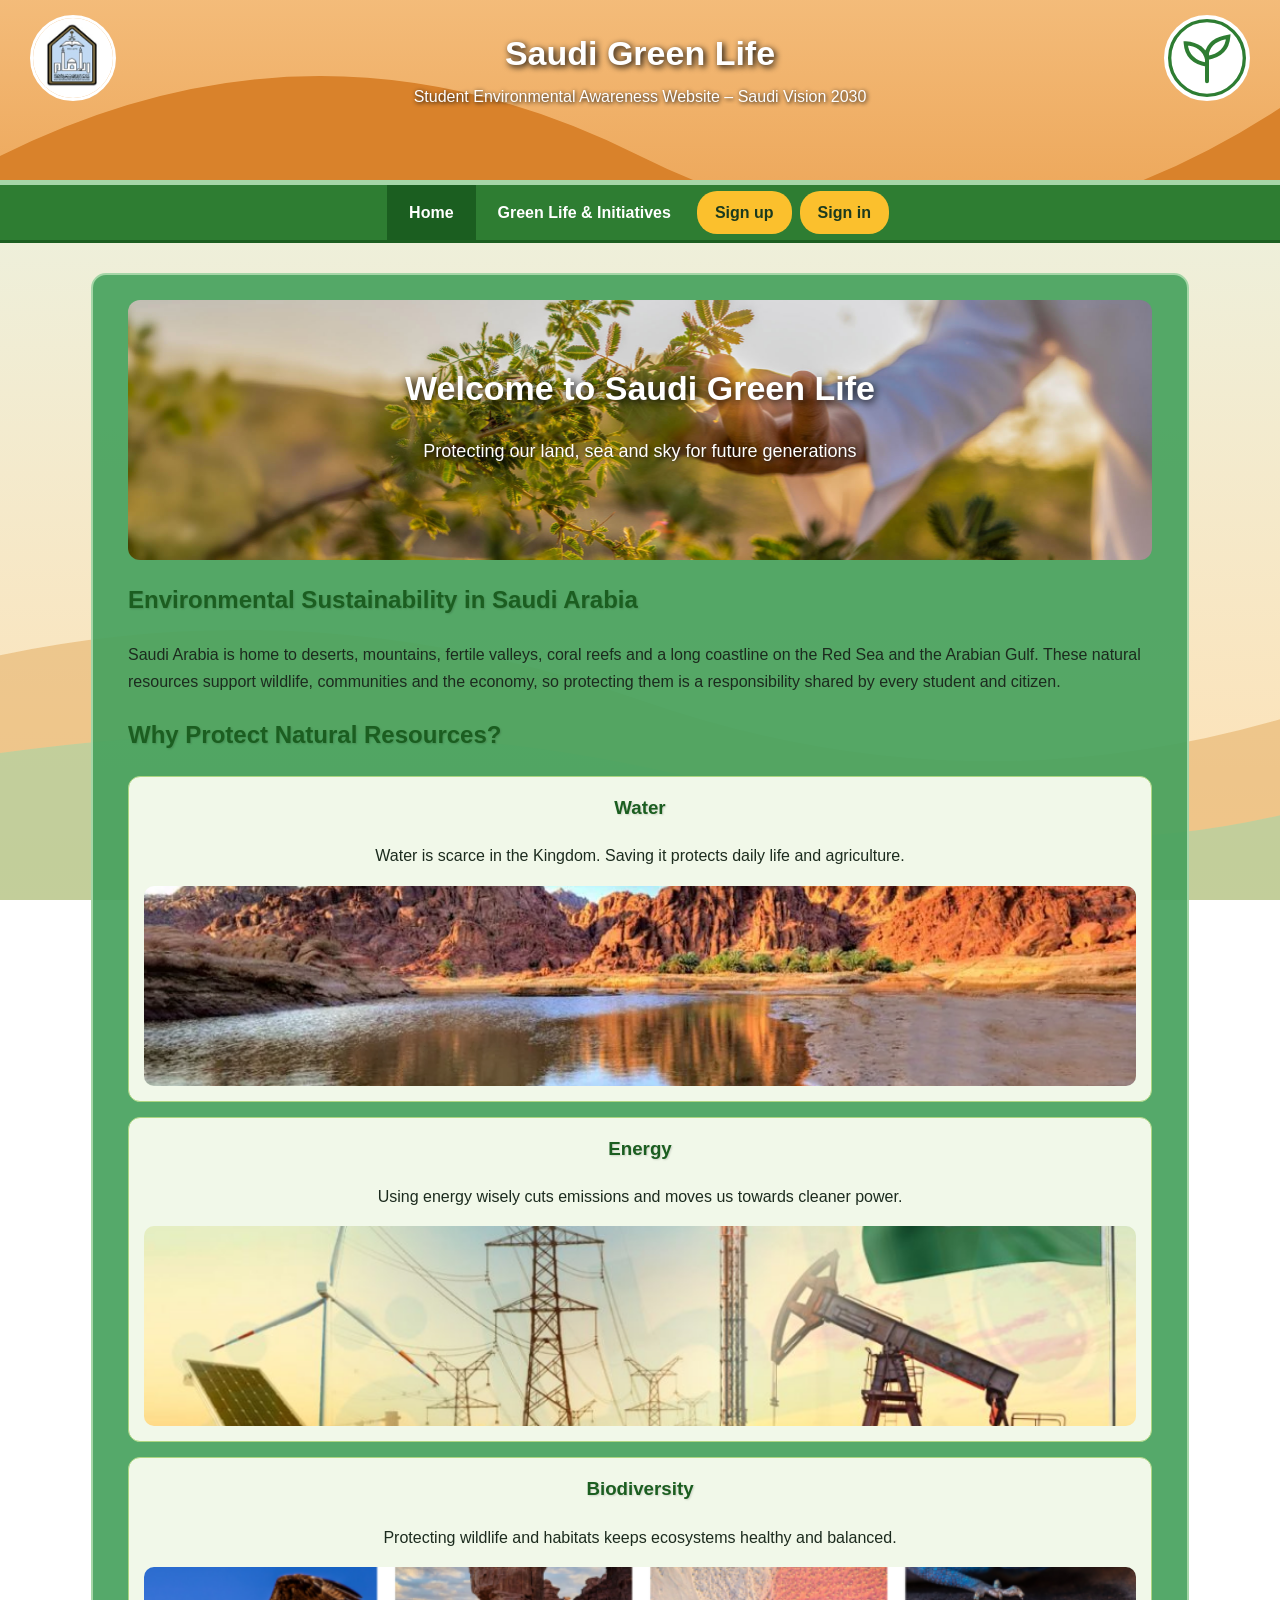
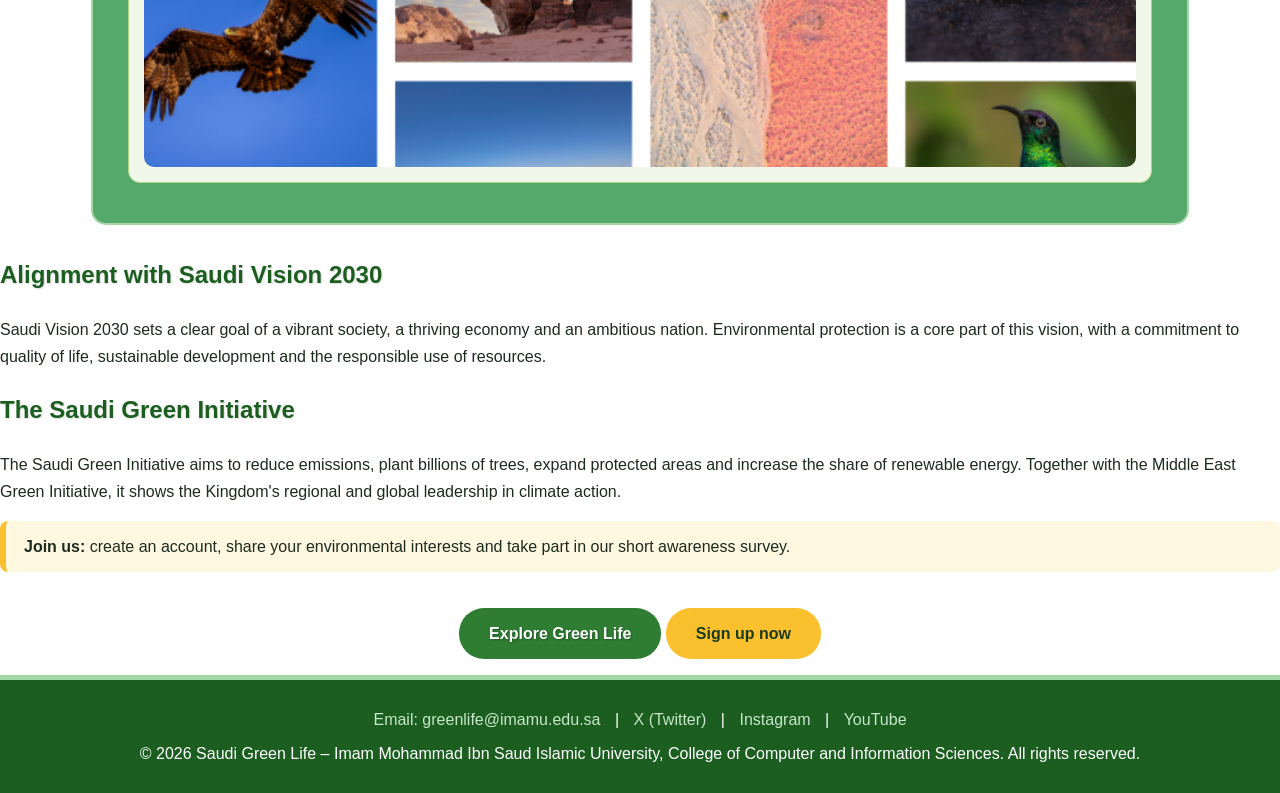
==== index.html @ 4b388080 "first commit" ====
<!DOCTYPE html>
<html lang="en">
<head>
  <meta charset="UTF-8">
  <meta name="viewport" content="width=device-width, initial-scale=1.0">
  <title>Welcome | Saudi Green Life</title>
  <link rel="stylesheet" href="css/style.css">
</head>
<body>

  <!-- ===== Header with logos ===== -->
  <header class="site-header">
    <img class="logo logo-left" src="images/imamul.png" alt="Imam Mohammad Ibn Saud Islamic University logo">
    <img class="logo logo-right" src="images/logo-green.svg" alt="Saudi Green Initiative logo">
    <h1>Saudi Green Life</h1>
    <p>Student Environmental Awareness Website &ndash; Saudi Vision 2030</p>
  </header>

  <!-- ===== Top navigation bar ===== -->
  <nav class="navbar">
    <a href="index.html" class="active">Home</a><a href="green-life.html">Green Life &amp; Initiatives</a><a class="btn-nav" href="signup.html">Sign up</a><a class="btn-nav" href="signin.html">Sign in</a>
  </nav>

  <!-- ===== Page content ===== -->
  <div class="container">
    <div class="hero">
      <h2>Welcome to Saudi Green Life</h2>
      <p>Protecting our land, sea and sky for future generations</p>
    </div>

    <h2>Environmental Sustainability in Saudi Arabia</h2>
    <p>
      Saudi Arabia is home to deserts, mountains, fertile valleys, coral reefs and a long coastline
      on the Red Sea and the Arabian Gulf. These natural resources support wildlife, communities and the
      economy, so protecting them is a responsibility shared by every student and citizen.
    </p>

    <h2>Why Protect Natural Resources?</h2>
    <div class="center">
      <div class="card">
        <h3>Water</h3>
        <p>Water is scarce in the Kingdom. Saving it protects daily life and agriculture.</p>
        <img src="images/wimg.webp" class="card-img"></div>
      <div class="card">
        <h3>Energy</h3>
        <p>Using energy wisely cuts emissions and moves us towards cleaner power.</p>
         <img src="images/enrgi.png" class="card-img"></div>
      </div>
      <div class="card">
        <h3>Biodiversity</h3>
        <p>Protecting wildlife and habitats keeps ecosystems healthy and balanced.</p>
         <img src="images/bimg.png" class="card-img"></div>
      </div>
    </div>

    <h2>Alignment with Saudi Vision 2030</h2>
    <p>
      Saudi Vision 2030 sets a clear goal of a vibrant society, a thriving economy and an ambitious nation.
      Environmental protection is a core part of this vision, with a commitment to quality of life,
      sustainable development and the responsible use of resources.
    </p>

    <h2>The Saudi Green Initiative</h2>
    <p>
      The Saudi Green Initiative aims to reduce emissions, plant billions of trees, expand protected areas
      and increase the share of renewable energy. Together with the Middle East Green Initiative, it shows the
      Kingdom's regional and global leadership in climate action.
    </p>
    <p class="highlight">
      <strong>Join us:</strong> create an account, share your environmental interests and take part in our
      short awareness survey.
    </p>
    <p class="center">
      <a class="btn" href="green-life.html">Explore Green Life</a>
      <a class="btn btn-secondary" href="signup.html">Sign up now</a>
    </p>
  </div>

  <!-- ===== Footer ===== -->
  <footer class="site-footer">
    <p>
      <a href="mailto:greenlife@imamu.edu.sa">Email: greenlife@imamu.edu.sa</a> |
      <a href="https://x.com" target="_blank">X (Twitter)</a> |
      <a href="https://www.instagram.com" target="_blank">Instagram</a> |
      <a href="https://www.youtube.com" target="_blank">YouTube</a>
    </p>
    <p>&copy; 2026 Saudi Green Life &ndash; Imam Mohammad Ibn Saud Islamic University, College of Computer and Information Sciences. All rights reserved.</p>
  </footer>

</body>
</html>
---- css/style.css ----
/* ===== Saudi Green Life - External CSS ===== */

/* ---- Element selectors ---- */
body {
  margin: 0;
  font-family: Arial, Helvetica, sans-serif;
  line-height: 1.7;
  color: #1c2b1e;
  background-image: url("../images/background.svg");
  background-position: center top;
  background-size: cover;
  background-attachment: fixed;
}

h1, h2, h3 {
  color: #1b5e20;
  text-shadow: 1px 1px 2px rgba(0, 0, 0, 0.15);
}

a { color: #2e7d32; }
img { border-radius: 10px; }
ul { padding-left: 22px; }

/* ---- Header & logos ---- */
.site-header {
  background-color: #1b5e20;
  background-image: url("../images/desert.svg");
  background-position: center 60%;
  background-size: cover;
  height: 150px;
  padding: 15px 30px;
  text-align: center;
  border-bottom: 5px solid #a5d6a7;
}
.site-header h1 {
  color: #fff;
  margin: 10px 0 0;
  font-size: 34px;
  text-shadow: 2px 2px 6px #000;
}
.site-header p { color: #fff; margin: 0; text-shadow: 1px 1px 4px #000; }
.logo { width: 80px; height: 80px; border-radius: 50%; border: 3px solid #fff; background: #fff; }
.logo-left { float: left; }
.logo-right { float: right; }

/* ---- Top navigation bar ---- */
.navbar {
  background-color: #2e7d32;
  text-align: center;
  padding: 0;
  margin: 0;
  border-bottom: 3px solid #1b5e20;
}
.navbar a {
  display: inline-block;
  padding: 14px 22px;
  color: #fff;
  text-decoration: none;
  font-weight: bold;
}
.navbar a:hover { background-color: #81c784; color: #1b3a1e; }
.navbar a.active { background-color: #1b5e20; }
.navbar .btn-nav {
  background-color: #fbc02d;
  color: #1b3a1e;
  border-radius: 20px;
  padding: 8px 18px;
  margin: 6px 4px;
}
.navbar .btn-nav:hover { background-color: #fff176; }

/* ---- Main content ---- */
.container {
  width: 80%;
  max-width: 1050px;
  margin: 30px auto;
  padding: 25px 35px;
  background-color: rgba(73, 163, 95, 0.93);
  border: 2px solid #a5d6a7;
  border-radius: 15px;
  overflow: hidden;
}
.center { text-align: center; }

.hero {
  background-image: url("../images/pr-cover-image.jpg");
  background-position: center;
  background-size: cover;
  height: 260px;
  border-radius: 12px;
  text-align: center;
  padding: 60px 20px 0;
  box-sizing: border-box;
}
.hero h2 { color: #fff; font-size: 34px; text-shadow: 2px 2px 8px #000; margin: 0; }
.hero p { color: #fff; font-size: 18px; text-shadow: 1px 1px 5px #000; }

/* ---- Cards ---- */
.card {
  display:block;
  width: auto;
  vertical-align: top;
  margin: 15px 0%;
  padding: 15px;
  background-color: #f1f8e9;
  border: 1px solid #aed581;
  border-radius: 12px;
  text-align: center;
}

.card-img {
  display: block;
  width: 100%;
  height: 200px;
  object-fit: cover;
  border-radius: 10px;
  margin-top: 12px;
}
.card:hover { background-color: #dcedc8; border-color: #558b2f; }
.card h3 { margin-top: 0; }

.highlight {
  background-color: #fff8e1;
  border-left: 6px solid #fbc02d;
  padding: 12px 18px;
  border-radius: 8px;
}

/* ---- Floating element + internal links (Green page) ---- */
.float-menu {
  float: right;
  width: 210px;
  margin: 0 0 20px 25px;
  padding: 15px;
  background-color: #e8f5e9;
  border: 2px solid #2e7d32;
  border-radius: 12px;
}
.float-menu h3 { margin-top: 0; text-align: center; }
.float-menu a {
  display: block;
  padding: 6px 10px;
  margin: 4px 0;
  text-decoration: none;
  border-radius: 6px;
}
.float-menu a:hover { background-color: #2e7d32; color: #fff; }

.tip-img { float: left; width: 240px; height: 150px; margin: 0 20px 10px 0; border: 3px solid #a5d6a7; }
.horizon { clear: both; padding-top: 10px; border-top: 2px dashed #a5d6a7; margin-top: 25px; }
.horizon img { float: right; width: 300px; margin: 0 0 10px 20px; border: 3px solid #a5d6a7; }
.horizon video { display: block; width: 100%; max-width: 560px; height: auto; margin: 10px auto; border-radius: 10px; background-color: #000; }
.back-top { clear: both; text-align: right; }

/* ---- Forms ---- */
.form-box { width: 70%; margin: 0 auto; }
.form-box label { display: block; font-weight: bold; margin-top: 14px; }
.form-box input[type="text"],
.form-box input[type="password"],
.form-box input[type="email"],
.form-box input[type="date"],
.form-box select,
.form-box textarea {
  display: block;
  width: 100%;
  padding: 10px;
  margin-top: 5px;
  border: 2px solid #a5d6a7;
  border-radius: 8px;
  box-sizing: border-box;
  font-size: 15px;
}
.form-box input:focus,
.form-box select:focus,
.form-box textarea:focus { border-color: #2e7d32; outline: none; background-color: #f1f8e9; }
.check-group { margin-top: 6px; }
.check-group label { display: inline-block; font-weight: normal; margin: 4px 14px 4px 0; }

.btn {
  display: inline-block;
  margin-top: 20px;
  padding: 12px 30px;
  background-color: #2e7d32;
  color: #fff;
  border: none;
  border-radius: 25px;
  font-size: 16px;
  font-weight: bold;
  cursor: pointer;
  text-decoration: none;
  text-shadow: 1px 1px 2px rgba(0, 0, 0, 0.3);
}
.btn:hover { background-color: #1b5e20; }
.btn-secondary { background-color: #fbc02d; color: #1b3a1e; text-shadow: none; }
.btn-secondary:hover { background-color: #f9a825; }

/* ---- Footer ---- */
.site-footer {
  background-color: #1b5e20;
  color: #fff;
  text-align: center;
  padding: 20px 10px;
  border-top: 5px solid #a5d6a7;
}
.site-footer a { color: #c8e6c9; text-decoration: none; margin: 0 10px; }
.site-footer a:hover { color: #fff176; text-decoration: underline; }
.site-footer p { margin: 6px 0; }

/* ---- Responsive ---- */
@media (max-width: 760px) {
  .container { width: 92%; padding: 15px; }
  .card { width: 90%; }
  .float-menu, .horizon img, .tip-img { float: none; display: block; width: 100%; margin: 10px 0; height: auto; }
  .form-box { width: 100%; }
  .logo { width: 55px; height: 55px; }
  .site-header h1 { font-size: 22px; }
}
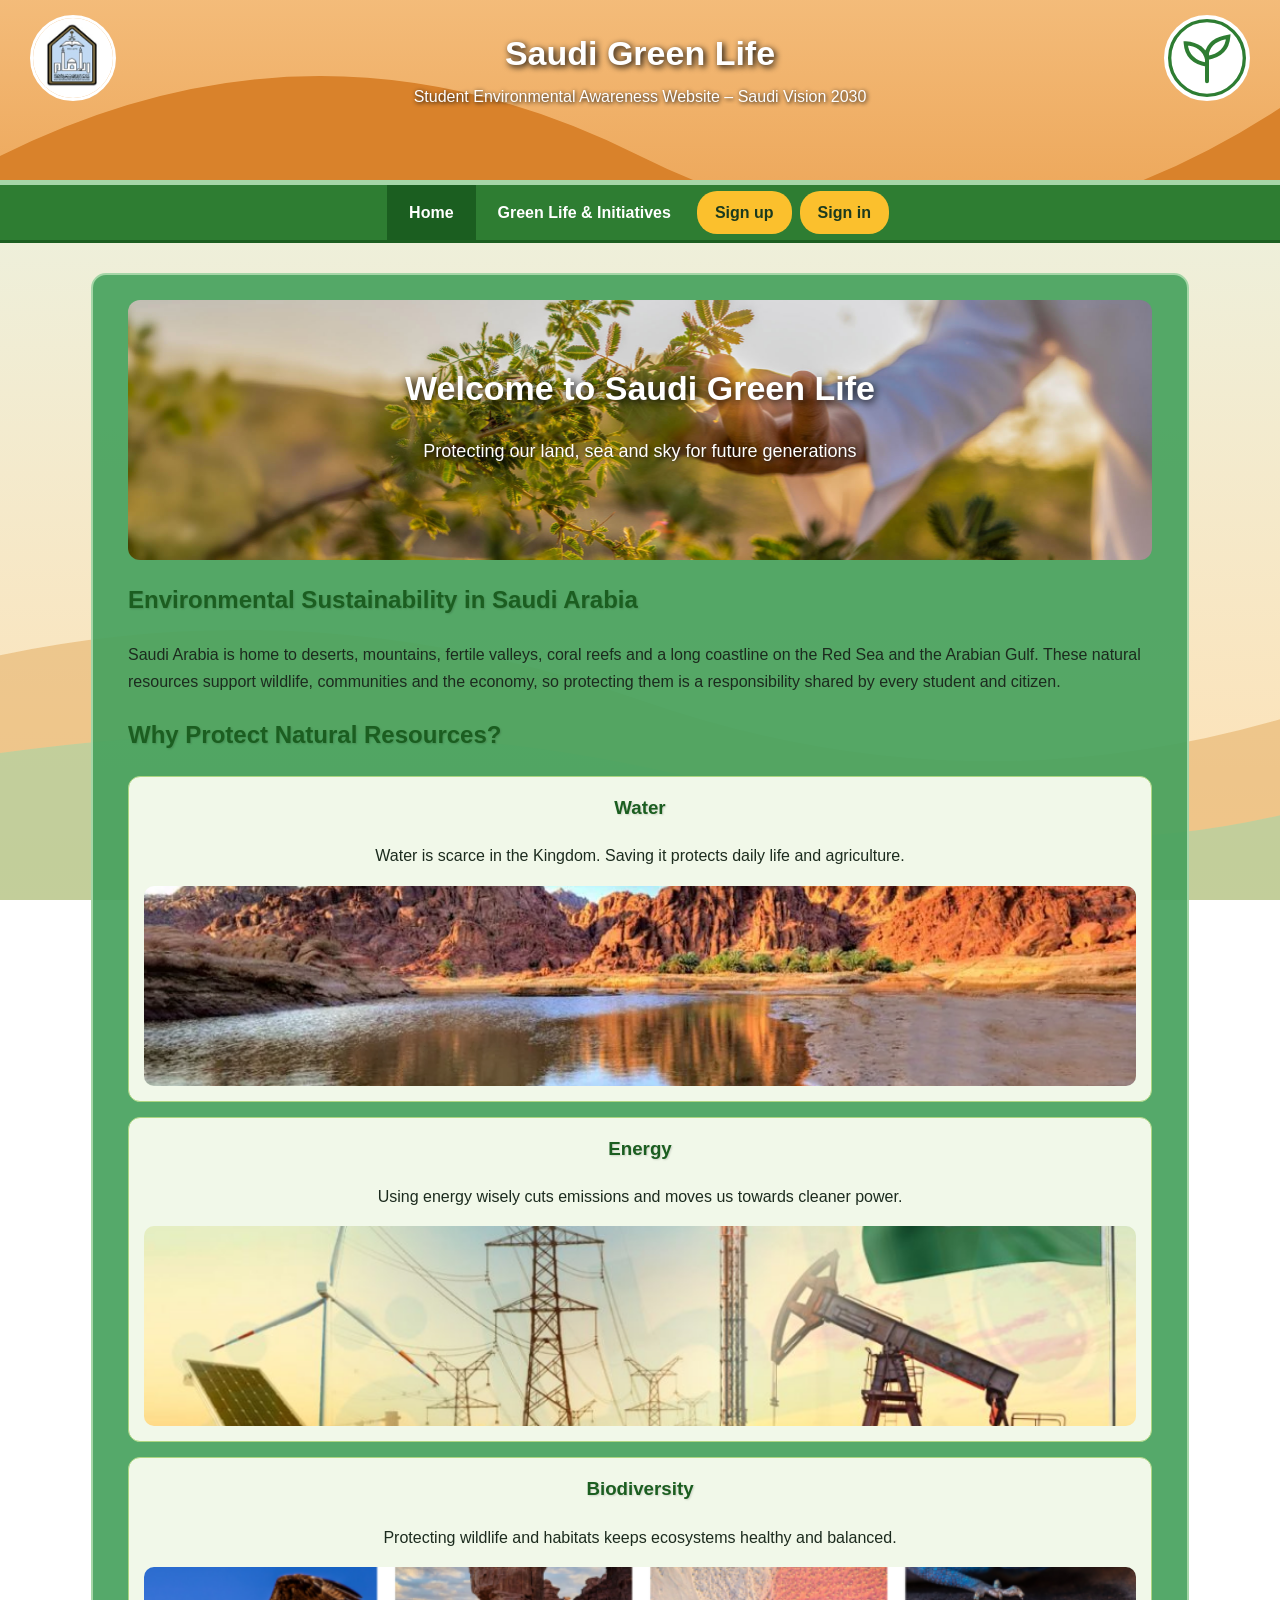
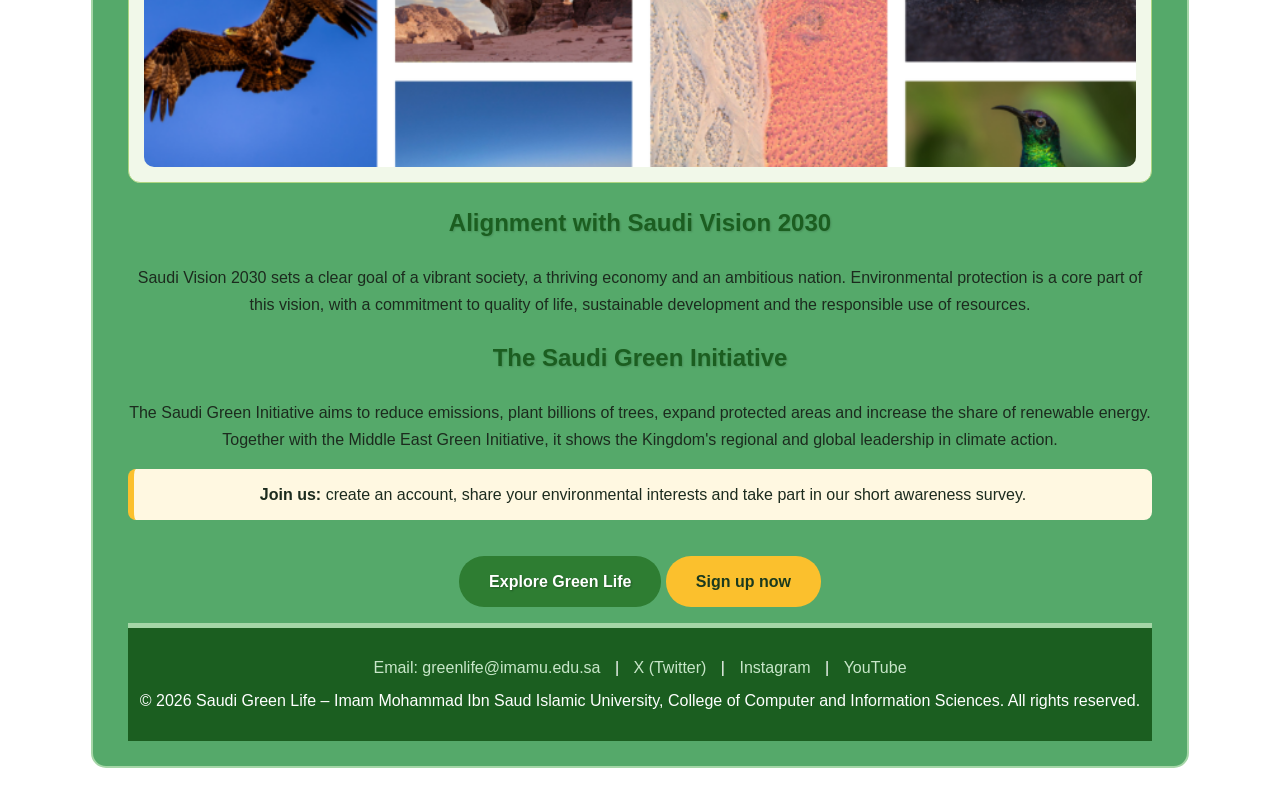
==== commit 24dd7736: "Fix extra div tags in index.html" ====
--- a/index.html
+++ b/index.html
@@ -45,13 +45,10 @@
         <h3>Energy</h3>
         <p>Using energy wisely cuts emissions and moves us towards cleaner power.</p>
          <img src="images/enrgi.png" class="card-img"></div>
-      </div>
       <div class="card">
         <h3>Biodiversity</h3>
         <p>Protecting wildlife and habitats keeps ecosystems healthy and balanced.</p>
          <img src="images/bimg.png" class="card-img"></div>
-      </div>
-    </div>
 
     <h2>Alignment with Saudi Vision 2030</h2>
     <p>
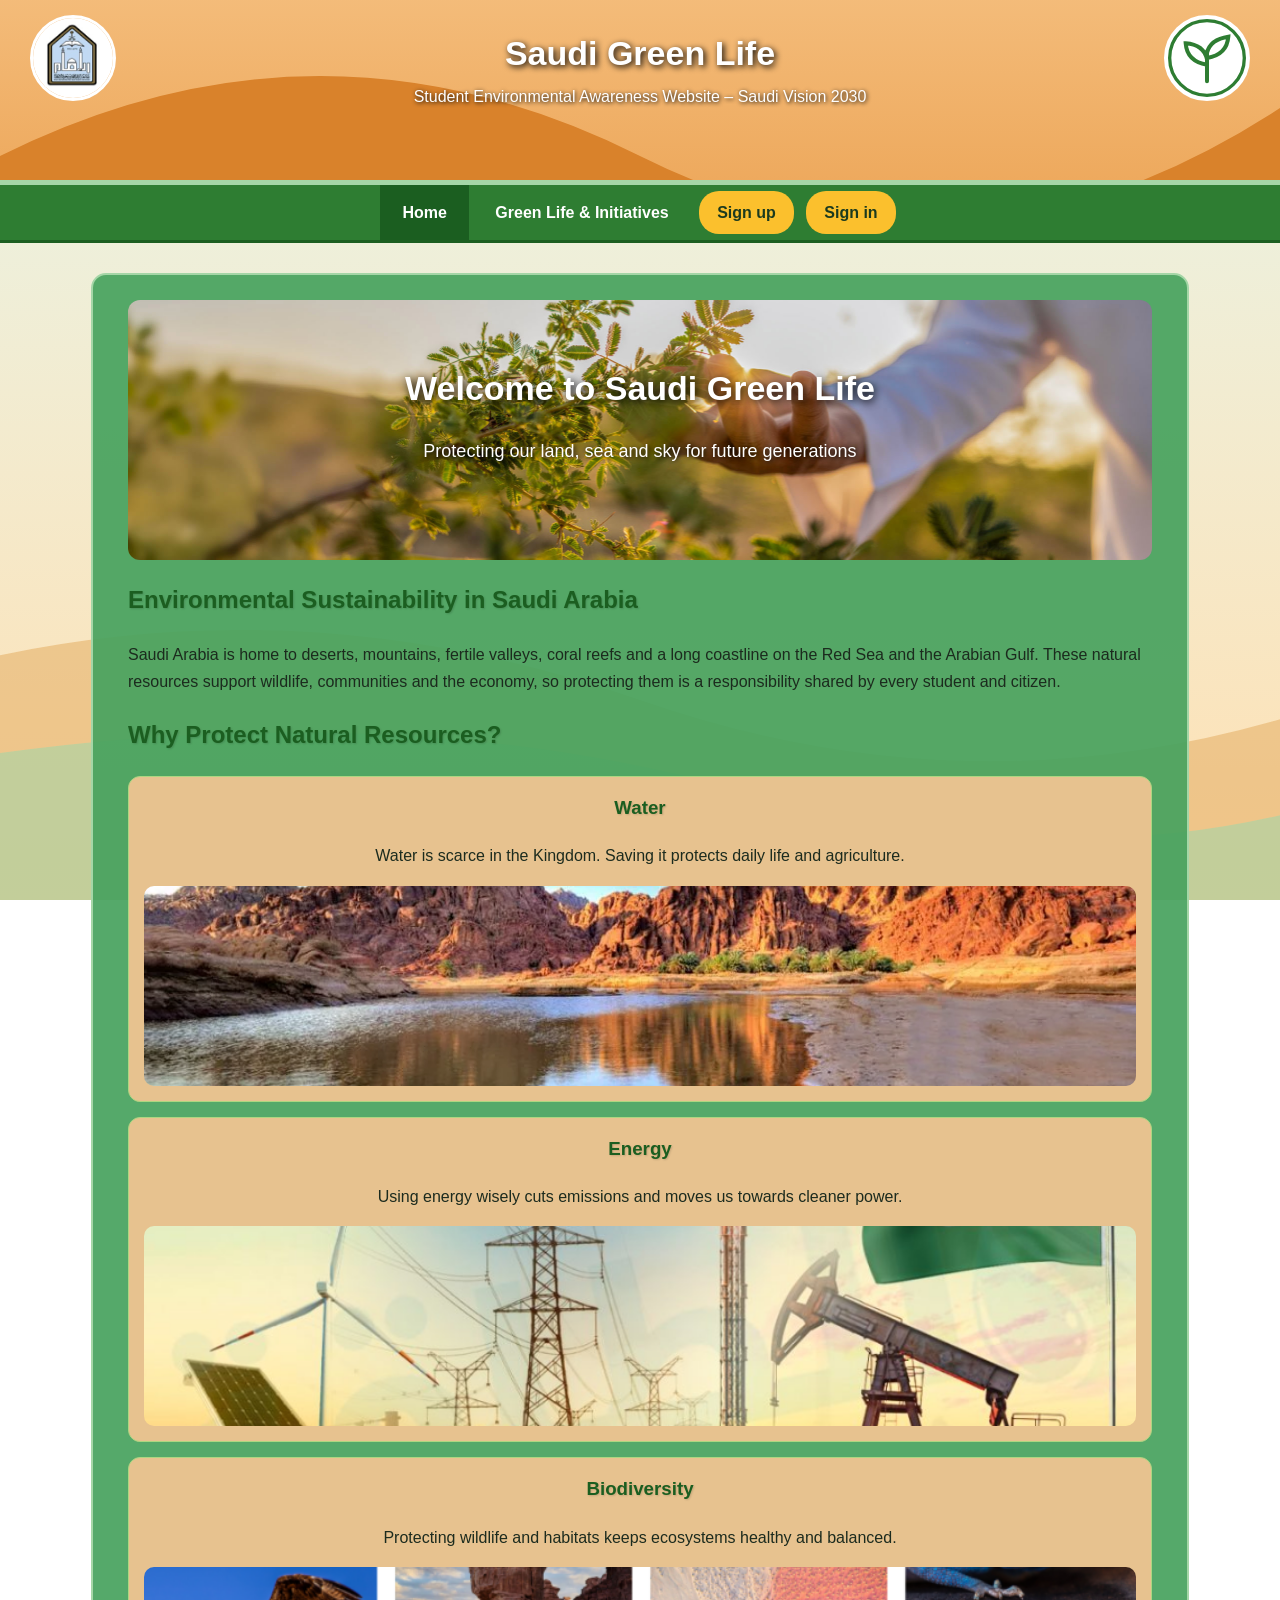
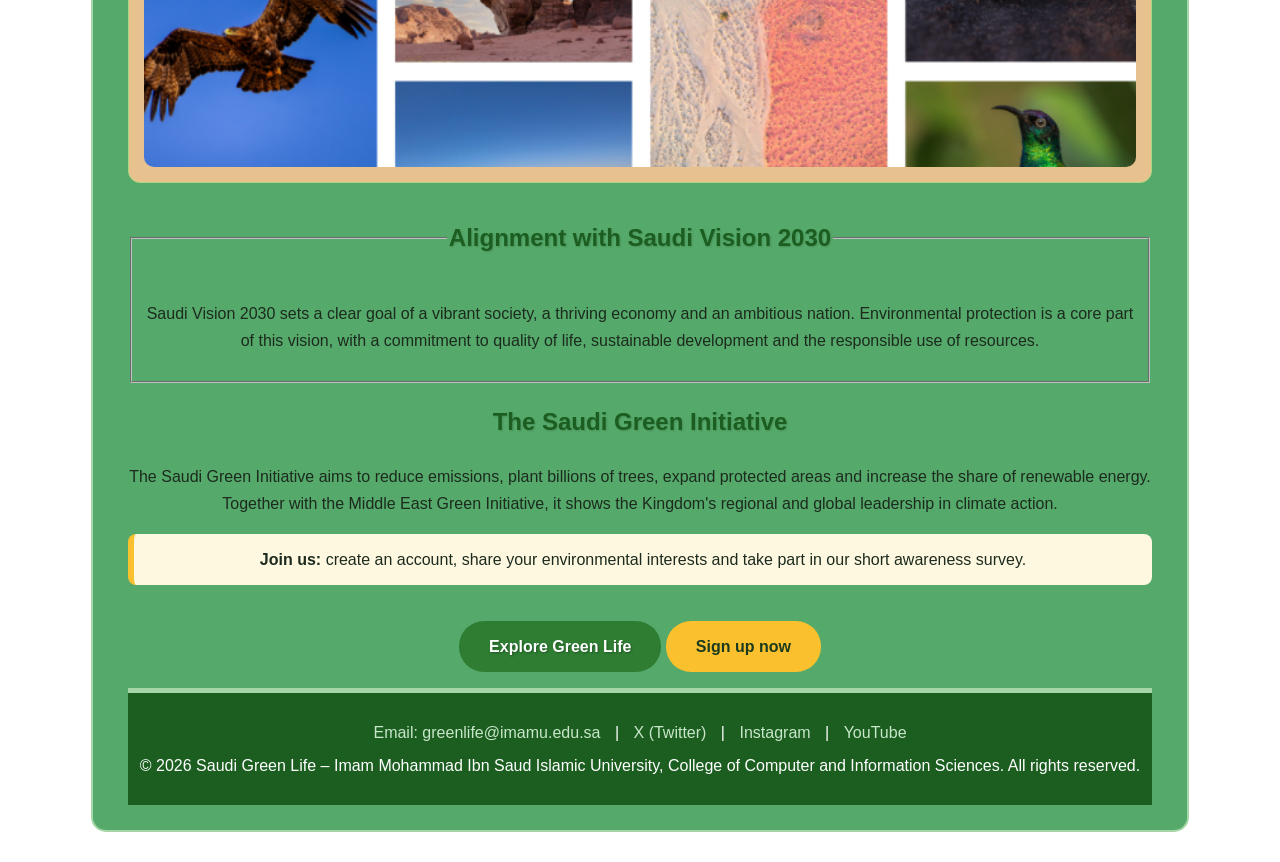
==== commit 95a2b5f6: "Fix extra div tags in index.html" ====
--- a/index.html
+++ b/index.html
@@ -18,7 +18,10 @@
 
   <!-- ===== Top navigation bar ===== -->
   <nav class="navbar">
-    <a href="index.html" class="active">Home</a><a href="green-life.html">Green Life &amp; Initiatives</a><a class="btn-nav" href="signup.html">Sign up</a><a class="btn-nav" href="signin.html">Sign in</a>
+    <a href="index.html" class="active">Home</a>
+    <a href="green-life.html">Green Life &amp; Initiatives</a>
+    <a class="btn-nav" href="signup.html">Sign up</a>
+    <a class="btn-nav" href="signin.html">Sign in</a>
   </nav>
 
   <!-- ===== Page content ===== -->
@@ -50,12 +53,14 @@
         <p>Protecting wildlife and habitats keeps ecosystems healthy and balanced.</p>
          <img src="images/bimg.png" class="card-img"></div>
 
-    <h2>Alignment with Saudi Vision 2030</h2>
-    <p>
+      <fieldset>
+        <legend><h2>Alignment with Saudi Vision 2030</h2></legend>
+         <p>
       Saudi Vision 2030 sets a clear goal of a vibrant society, a thriving economy and an ambitious nation.
       Environmental protection is a core part of this vision, with a commitment to quality of life,
       sustainable development and the responsible use of resources.
     </p>
+      </fieldset>
 
     <h2>The Saudi Green Initiative</h2>
     <p>
--- a/css/style.css
+++ b/css/style.css
@@ -102,7 +102,7 @@
   vertical-align: top;
   margin: 15px 0%;
   padding: 15px;
-  background-color: #f1f8e9;
+  background-color: #e7c28f;
   border: 1px solid #aed581;
   border-radius: 12px;
   text-align: center;
@@ -116,7 +116,7 @@
   border-radius: 10px;
   margin-top: 12px;
 }
-.card:hover { background-color: #dcedc8; border-color: #558b2f; }
+.card:hover { background-color: #d9b96c; border-color: #bea451; }
 .card h3 { margin-top: 0; }
 
 .highlight {
@@ -132,7 +132,7 @@
   width: 210px;
   margin: 0 0 20px 25px;
   padding: 15px;
-  background-color: #e8f5e9;
+  background-color: #dfbf68;
   border: 2px solid #2e7d32;
   border-radius: 12px;
 }
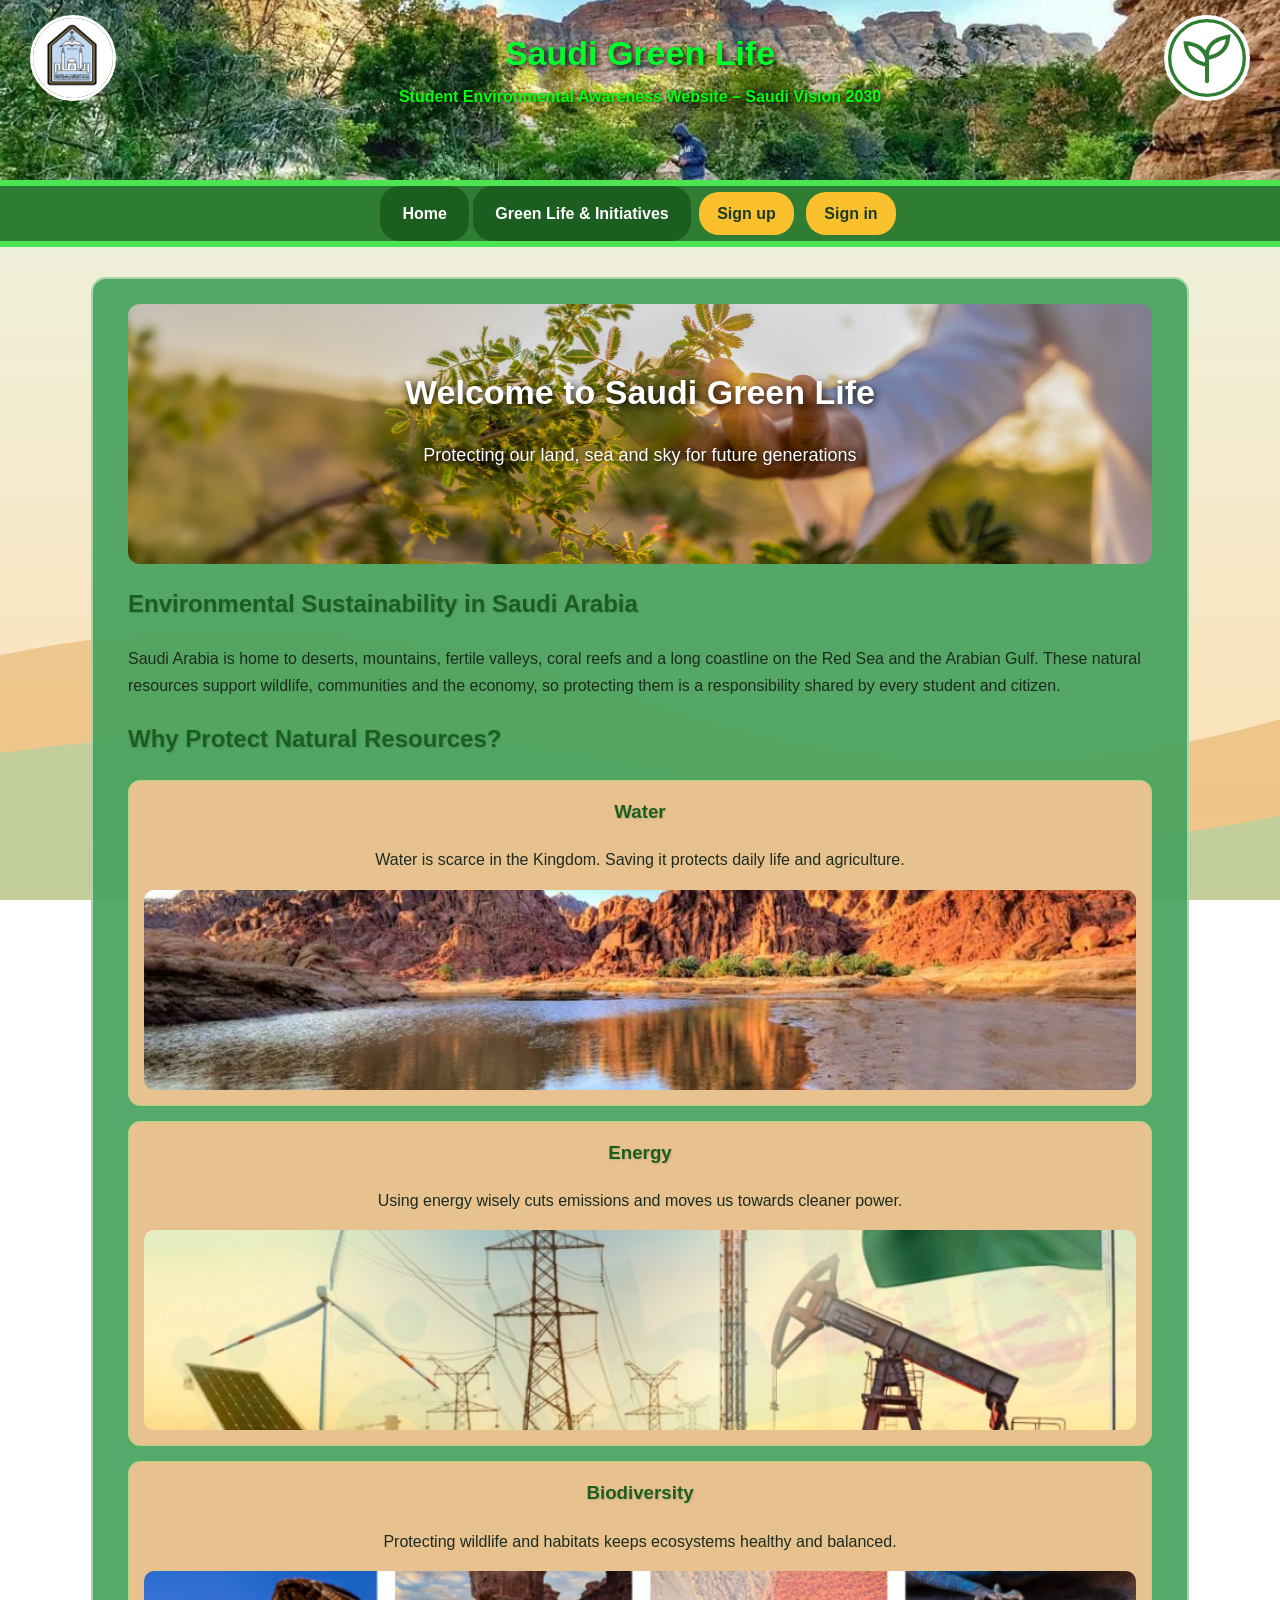
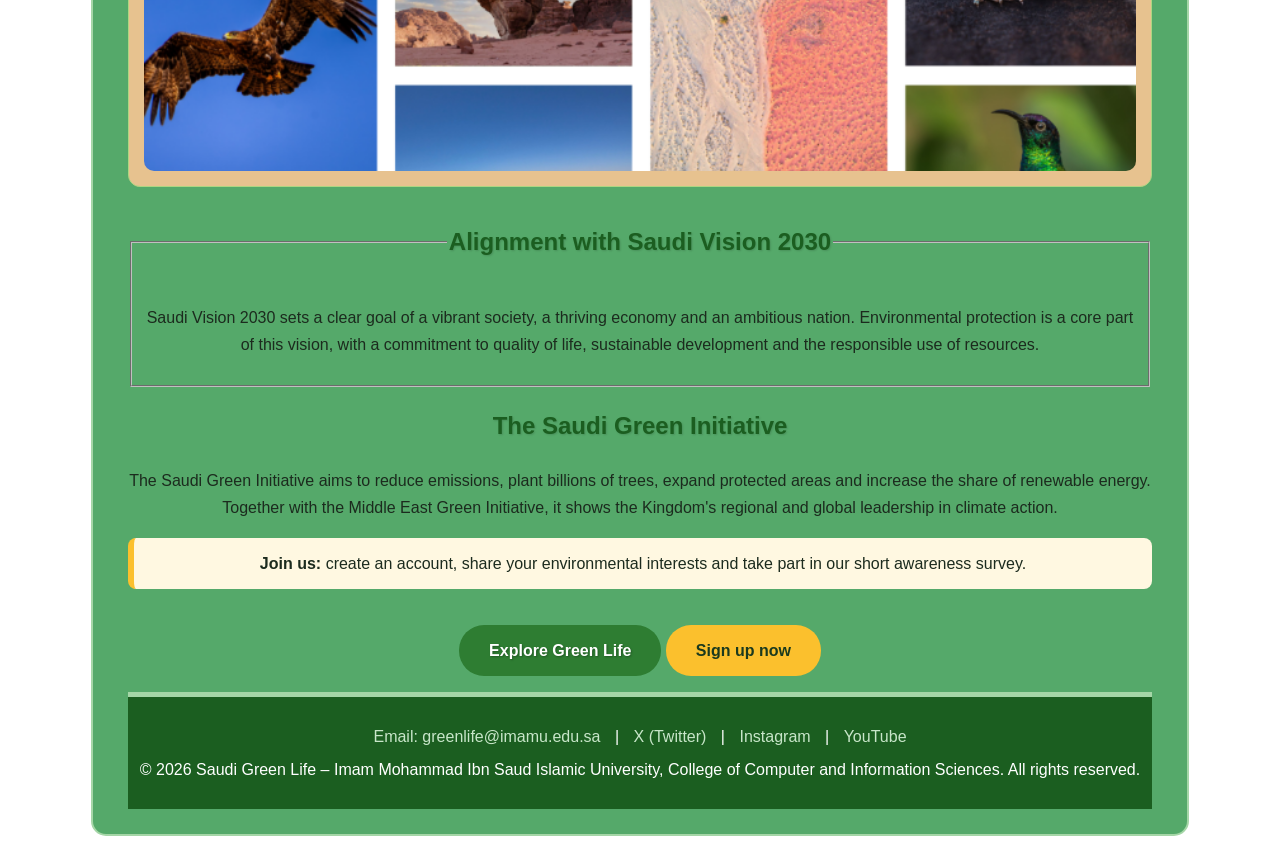
==== commit d29d885d: "first commit" ====
--- a/index.html
+++ b/index.html
@@ -13,13 +13,13 @@
     <img class="logo logo-left" src="images/imamul.png" alt="Imam Mohammad Ibn Saud Islamic University logo">
     <img class="logo logo-right" src="images/logo-green.svg" alt="Saudi Green Initiative logo">
     <h1>Saudi Green Life</h1>
-    <p>Student Environmental Awareness Website &ndash; Saudi Vision 2030</p>
+ <p><strong>Student Environmental Awareness Website &ndash; Saudi Vision 2030</strong></p>
   </header>
 
   <!-- ===== Top navigation bar ===== -->
   <nav class="navbar">
     <a href="index.html" class="active">Home</a>
-    <a href="green-life.html">Green Life &amp; Initiatives</a>
+    <a href="green-life.html" class="active">Green Life &amp; Initiatives</a>
     <a class="btn-nav" href="signup.html">Sign up</a>
     <a class="btn-nav" href="signin.html">Sign in</a>
   </nav>
--- a/css/style.css
+++ b/css/style.css
@@ -24,21 +24,22 @@
 /* ---- Header & logos ---- */
 .site-header {
   background-color: #1b5e20;
-  background-image: url("../images/desert.svg");
+  background-image: url("../images/1f804fe4-f6d7-4bfc-8e93-7985a2a4ca53_16x9_1200x676.webp");
   background-position: center 60%;
   background-size: cover;
   height: 150px;
   padding: 15px 30px;
   text-align: center;
-  border-bottom: 5px solid #a5d6a7;
+  border-bottom: 6px solid #4ce451;
 }
 .site-header h1 {
-  color: #fff;
+  color: #00ff2f;
   margin: 10px 0 0;
   font-size: 34px;
   text-shadow: 2px 2px 6px #000;
-}
-.site-header p { color: #fff; margin: 0; text-shadow: 1px 1px 4px #000; }
+
+}
+.site-header p { color: #00ff08; margin: 0; text-shadow: 1px 1px 4px #000; }
 .logo { width: 80px; height: 80px; border-radius: 50%; border: 3px solid #fff; background: #fff; }
 .logo-left { float: left; }
 .logo-right { float: right; }
@@ -49,7 +50,8 @@
   text-align: center;
   padding: 0;
   margin: 0;
-  border-bottom: 3px solid #1b5e20;
+  border-bottom: 6px solid #4ce451;
+
 }
 .navbar a {
   display: inline-block;
@@ -57,6 +59,8 @@
   color: #fff;
   text-decoration: none;
   font-weight: bold;
+  border-radius: 20px;
+
 }
 .navbar a:hover { background-color: #81c784; color: #1b3a1e; }
 .navbar a.active { background-color: #1b5e20; }
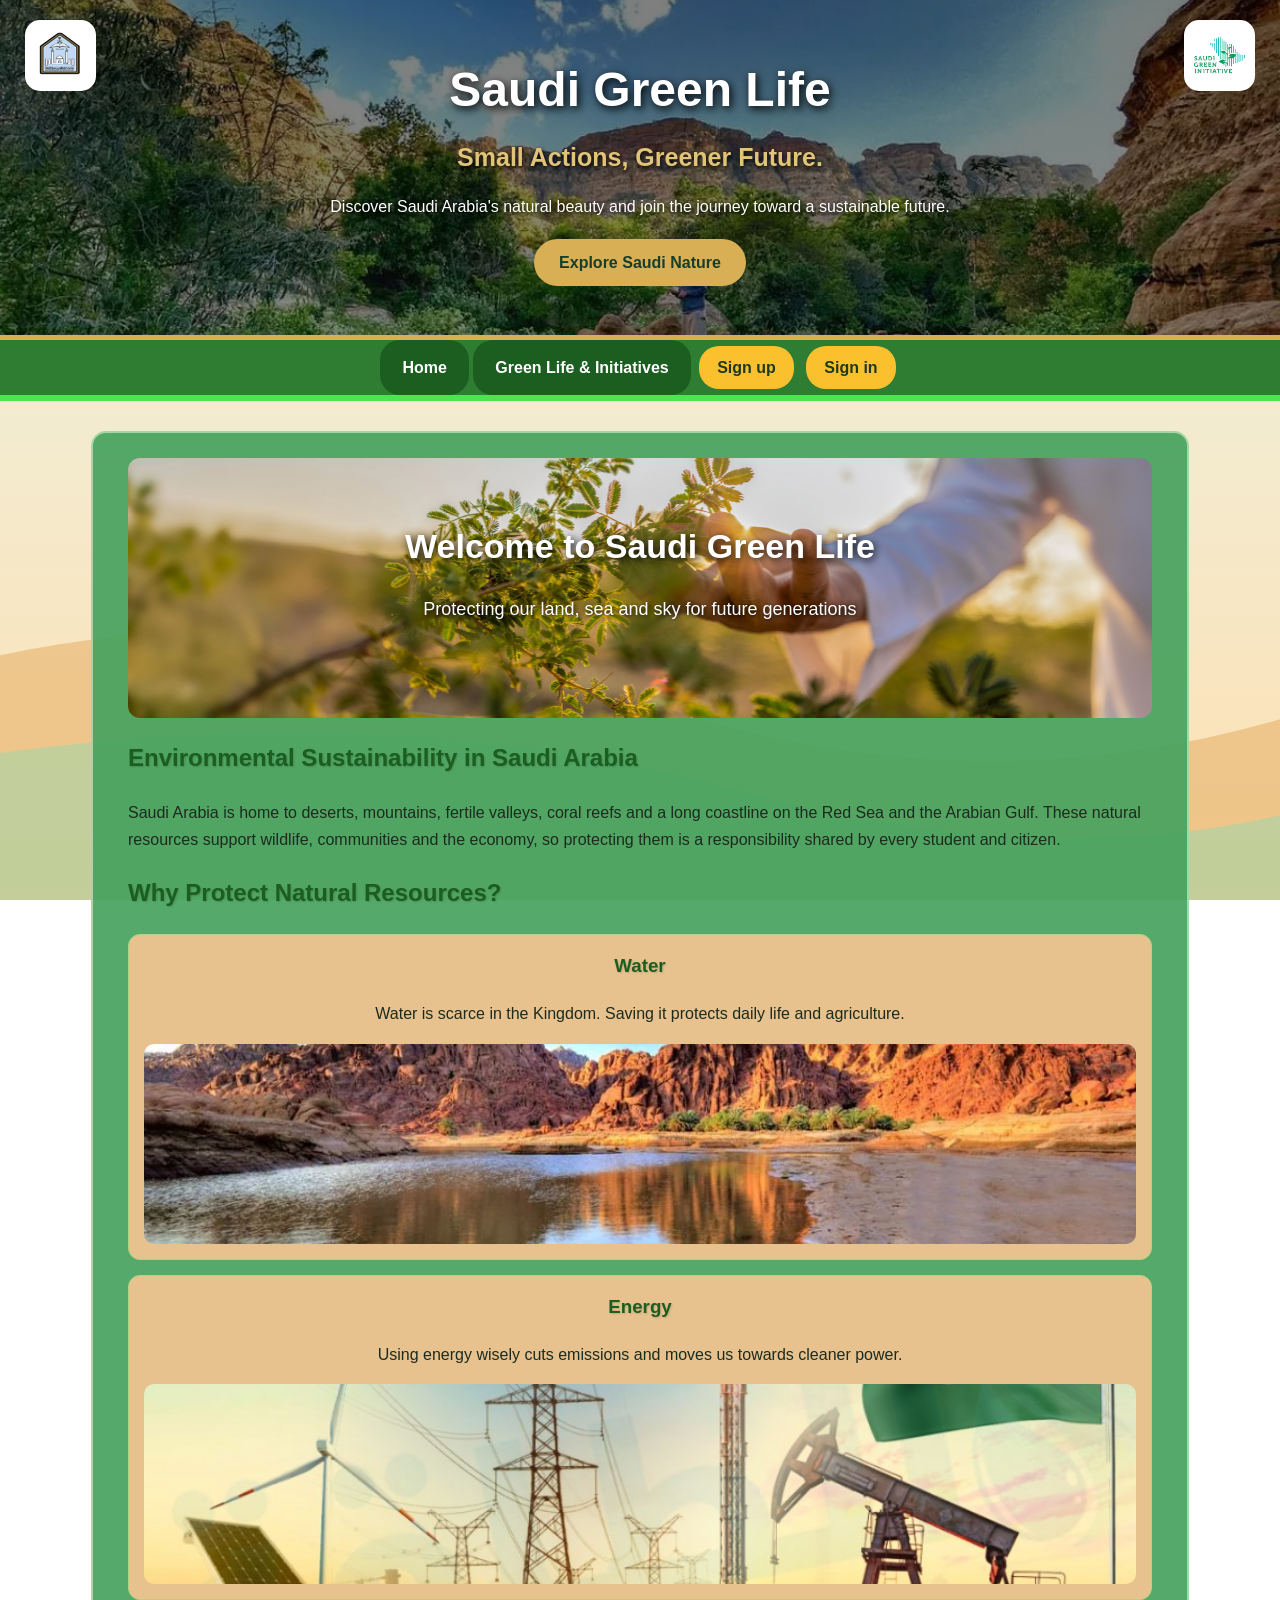
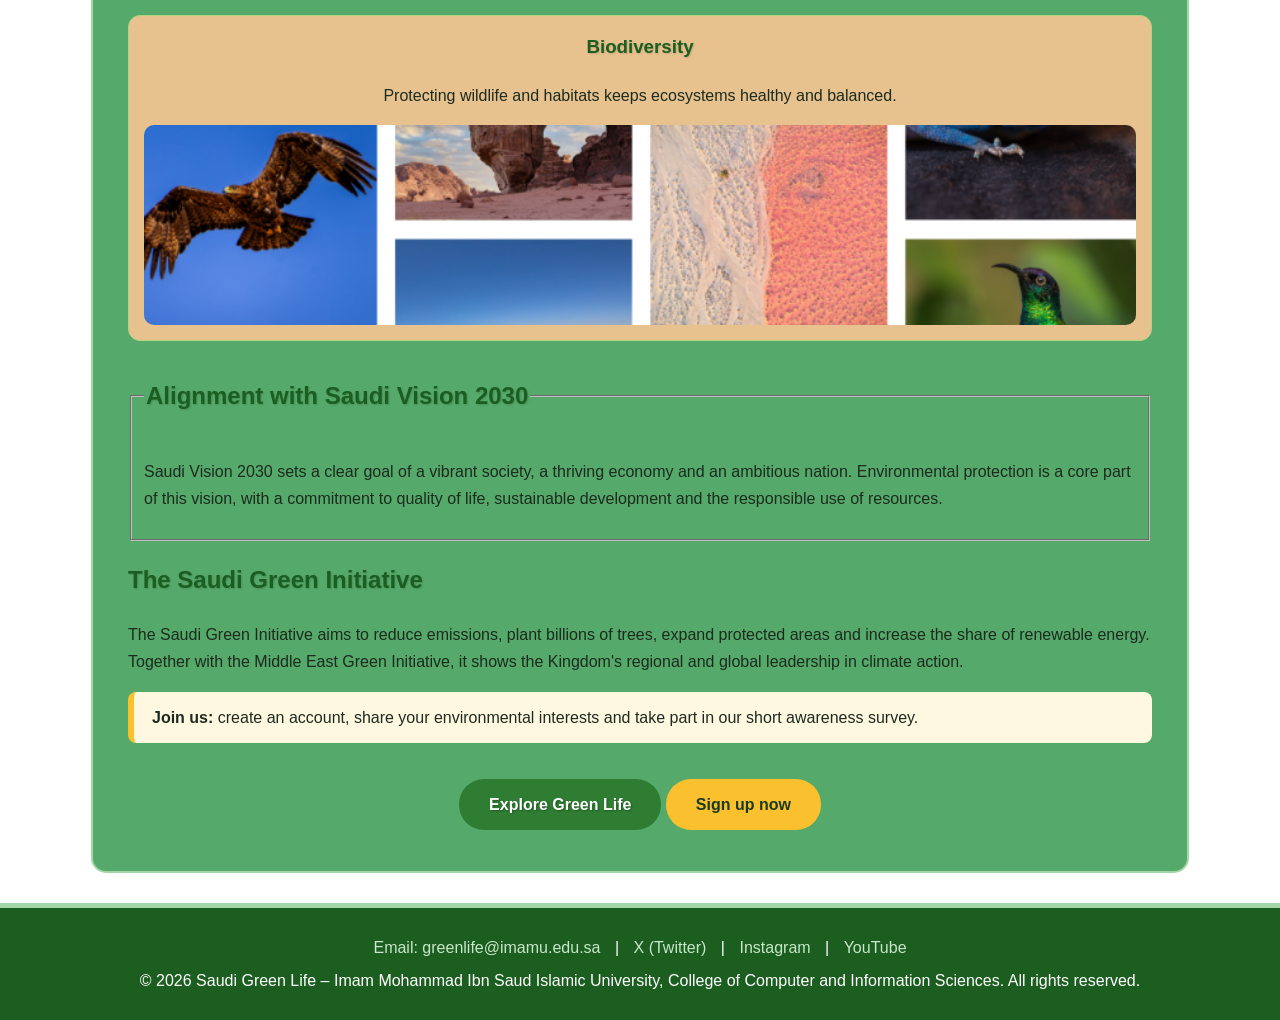
==== commit d1afc0ae: "Improve website design and add project report" ====
--- a/index.html
+++ b/index.html
@@ -9,12 +9,32 @@
 <body>
 
   <!-- ===== Header with logos ===== -->
-  <header class="site-header">
-    <img class="logo logo-left" src="images/imamul.png" alt="Imam Mohammad Ibn Saud Islamic University logo">
-    <img class="logo logo-right" src="images/logo-green.svg" alt="Saudi Green Initiative logo">
-    <h1>Saudi Green Life</h1>
- <p><strong>Student Environmental Awareness Website &ndash; Saudi Vision 2030</strong></p>
-  </header>
+  
+<header class="site-header">
+
+  <img class="logo logo-left"
+       src="images/imamul.png"
+       alt="Imam University Logo">
+
+  <img class="logo logo-right"
+       src="images/2145976.jpg"
+       alt="Saudi Green Initiative Logo">
+
+  <h1>Saudi Green Life</h1>
+
+  <h2>Small Actions, Greener Future.</h2>
+
+  <p>
+    Discover Saudi Arabia's natural beauty and join
+    the journey toward a sustainable future.
+  </p>
+
+  <a href="green-life.html#horizons" class="header-btn">
+    Explore Saudi Nature
+  </a>
+
+</header>
+
 
   <!-- ===== Top navigation bar ===== -->
   <nav class="navbar">
@@ -52,7 +72,7 @@
         <h3>Biodiversity</h3>
         <p>Protecting wildlife and habitats keeps ecosystems healthy and balanced.</p>
          <img src="images/bimg.png" class="card-img"></div>
-
+        </div>
       <fieldset>
         <legend><h2>Alignment with Saudi Vision 2030</h2></legend>
          <p>
--- a/css/style.css
+++ b/css/style.css
@@ -23,26 +23,123 @@
 
 /* ---- Header & logos ---- */
 .site-header {
-  background-color: #1b5e20;
-  background-image: url("../images/1f804fe4-f6d7-4bfc-8e93-7985a2a4ca53_16x9_1200x676.webp");
-  background-position: center 60%;
+  background-image:
+    linear-gradient(rgba(0, 0, 0, 0.50), rgba(0, 0, 0, 0.45)),
+    url("../images/1f804fe4-f6d7-4bfc-8e93-7985a2a4ca53_16x9_1200x676.webp");
+
+  background-position: center;
   background-size: cover;
-  height: 150px;
-  padding: 15px 30px;
-  text-align: center;
-  border-bottom: 6px solid #4ce451;
-}
+
+  height: 340px;
+  padding: 35px 110px;
+  box-sizing: border-box;
+
+  text-align: center;
+  position: relative;
+
+  display: flex;
+  flex-direction: column;
+  align-items: center;
+  justify-content: center;
+
+  border-bottom: 5px solid #d8af54;
+}
+
+/* Main title */
 .site-header h1 {
-  color: #00ff2f;
-  margin: 10px 0 0;
-  font-size: 34px;
-  text-shadow: 2px 2px 6px #000;
-
-}
-.site-header p { color: #00ff08; margin: 0; text-shadow: 1px 1px 4px #000; }
-.logo { width: 80px; height: 80px; border-radius: 50%; border: 3px solid #fff; background: #fff; }
-.logo-left { float: left; }
-.logo-right { float: right; }
+  color: white;
+  font-size: 48px;
+  margin: 0;
+  text-shadow: 2px 3px 8px black;
+}
+
+/* Subtitle */
+.site-header h2 {
+  color: #e1c477;
+  font-size: 25px;
+  margin: 5px 0;
+  text-shadow: 1px 2px 5px black;
+}
+
+/* Description */
+.site-header p {
+  color: white;
+  font-size: 16px;
+  margin: 10px 0 18px;
+  text-shadow: 1px 2px 5px black;
+}
+
+/* Logos */
+.site-header .logo {
+  position: absolute;
+  top: 20px;
+  width: 65px;
+  height: 65px;
+  background: white;
+  border: 3px solid white;
+  border-radius: 15px;
+  object-fit: contain;
+  float: none;
+}
+
+.logo-left {
+  left: 25px;
+}
+
+.logo-right {
+  right: 25px;
+}
+
+/* Explore button */
+.header-btn {
+  display: inline-block;
+  background-color: #d8af54;
+  color: #173d2b;
+  padding: 10px 25px;
+  border-radius: 25px;
+  text-decoration: none;
+  font-weight: bold;
+}
+
+.header-btn:hover {
+  background-color: white;
+  color: #174d35;
+}
+
+/* Mobile screens */
+@media (max-width: 760px) {
+  .site-header {
+    height: 350px;
+    padding: 75px 20px 25px;
+  }
+
+  .site-header h1 {
+    font-size: 30px;
+  }
+
+  .site-header h2 {
+    font-size: 19px;
+  }
+
+  .site-header p {
+    font-size: 13px;
+  }
+
+  .site-header .logo {
+    width: 48px;
+    height: 48px;
+    top: 12px;
+  }
+
+  .logo-left {
+    left: 12px;
+  }
+
+  .logo-right {
+    right: 12px;
+  }
+}
+
 
 /* ---- Top navigation bar ---- */
 .navbar {
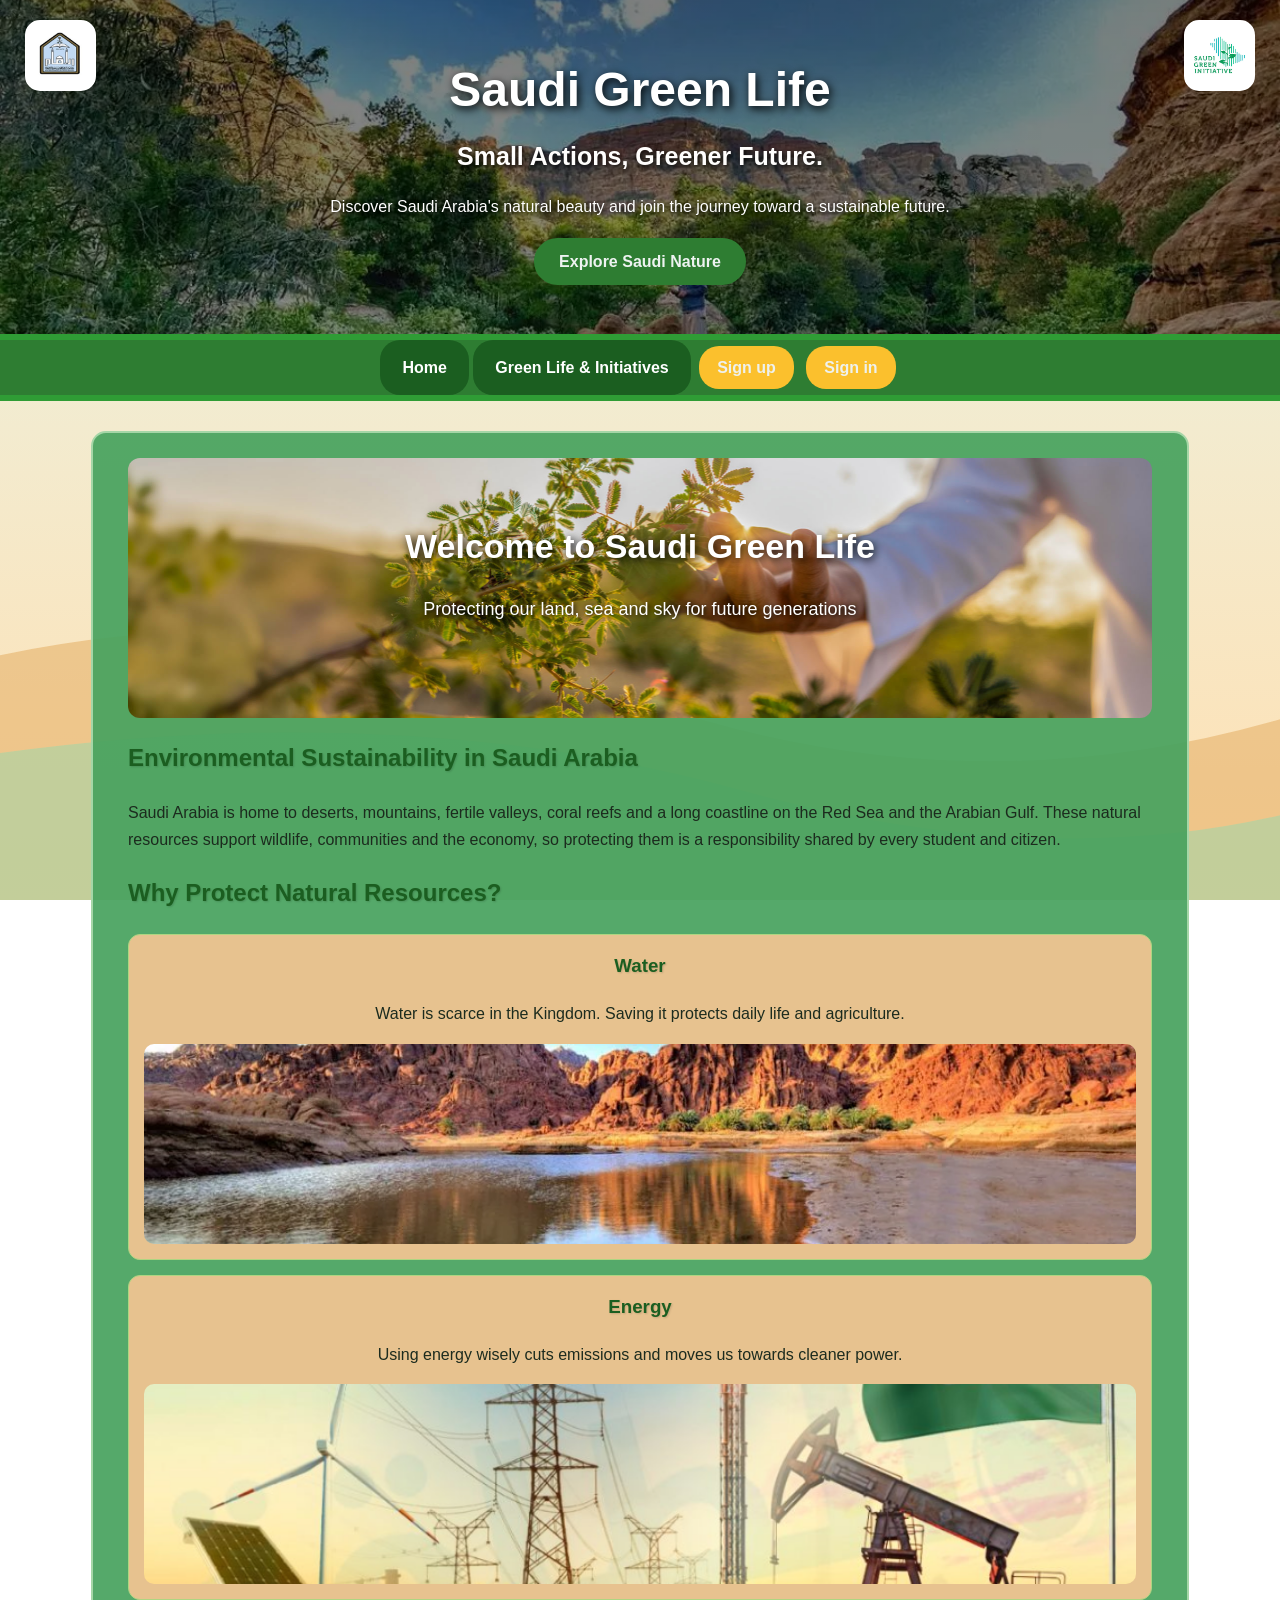
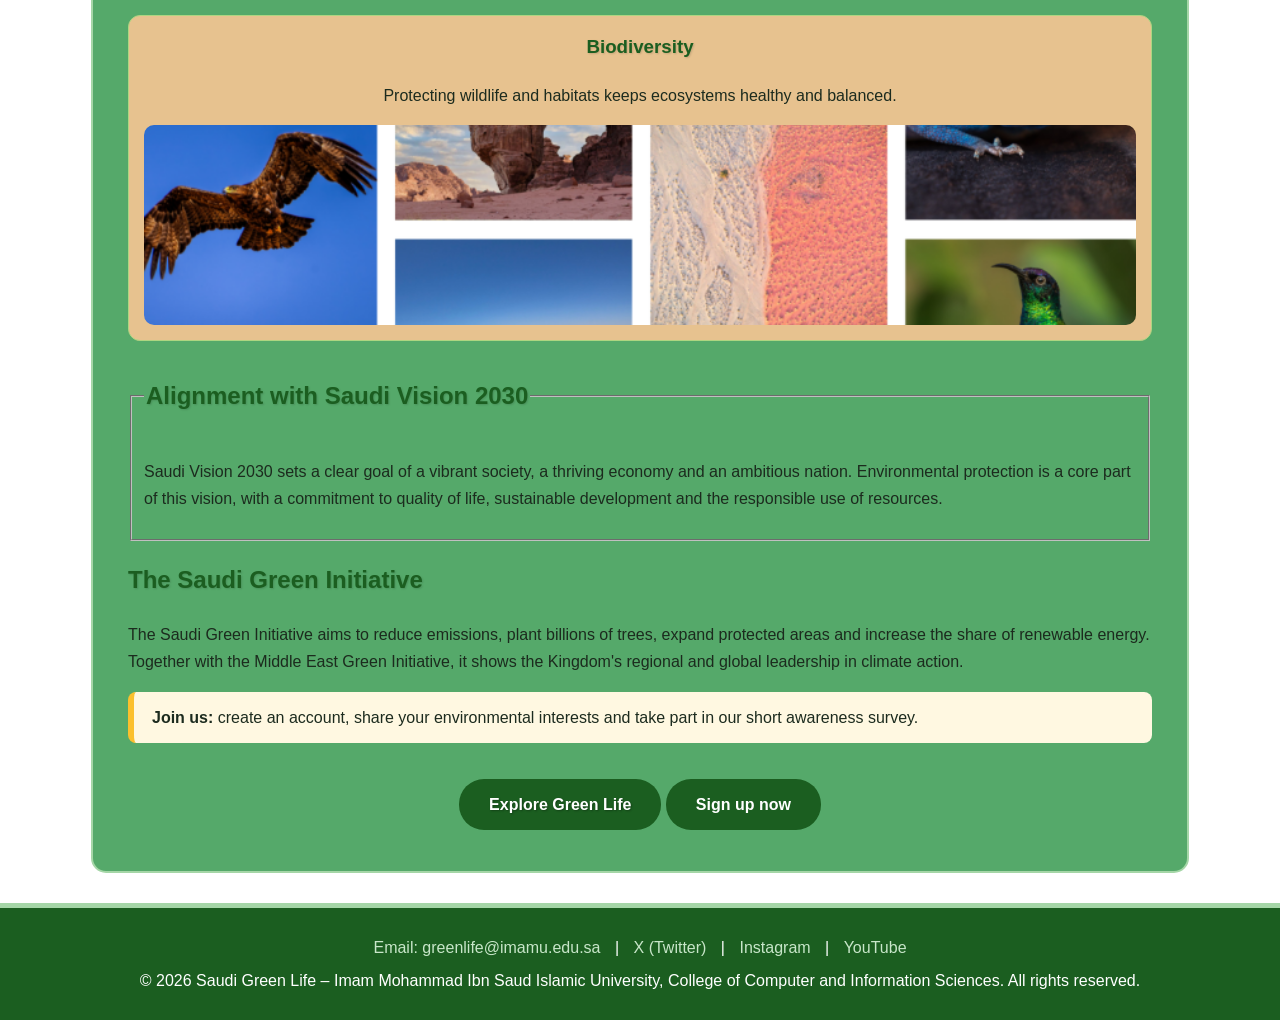
==== commit e0a99175: "Update website design and features" ====
--- a/index.html
+++ b/index.html
@@ -11,28 +11,21 @@
   <!-- ===== Header with logos ===== -->
   
 <header class="site-header">
-
   <img class="logo logo-left"
        src="images/imamul.png"
        alt="Imam University Logo">
-
   <img class="logo logo-right"
        src="images/2145976.jpg"
        alt="Saudi Green Initiative Logo">
-
   <h1>Saudi Green Life</h1>
-
-  <h2>Small Actions, Greener Future.</h2>
-
+  <h2 style="color: rgb(255, 254, 253);">Small Actions, Greener Future.</h2>
   <p>
     Discover Saudi Arabia's natural beauty and join
     the journey toward a sustainable future.
   </p>
-
   <a href="green-life.html#horizons" class="header-btn">
     Explore Saudi Nature
   </a>
-
 </header>
 
 
@@ -94,7 +87,7 @@
     </p>
     <p class="center">
       <a class="btn" href="green-life.html">Explore Green Life</a>
-      <a class="btn btn-secondary" href="signup.html">Sign up now</a>
+      <a class="btn btn-secondary" href="signup.html" style="color: white;">Sign up now</a>
     </p>
   </div>
 
--- a/css/style.css
+++ b/css/style.css
@@ -42,7 +42,7 @@
   align-items: center;
   justify-content: center;
 
-  border-bottom: 5px solid #d8af54;
+  border-bottom: 6px solid #2f9c35;
 }
 
 /* Main title */
@@ -93,8 +93,8 @@
 /* Explore button */
 .header-btn {
   display: inline-block;
-  background-color: #d8af54;
-  color: #173d2b;
+  background-color: #2e7d32;
+  color: #eef3f1;
   padding: 10px 25px;
   border-radius: 25px;
   text-decoration: none;
@@ -147,7 +147,7 @@
   text-align: center;
   padding: 0;
   margin: 0;
-  border-bottom: 6px solid #4ce451;
+  border-bottom: 6px solid #2f9c35;
 
 }
 .navbar a {
@@ -163,7 +163,7 @@
 .navbar a.active { background-color: #1b5e20; }
 .navbar .btn-nav {
   background-color: #fbc02d;
-  color: #1b3a1e;
+  color: #eef1ee;
   border-radius: 20px;
   padding: 8px 18px;
   margin: 6px 4px;
@@ -182,6 +182,7 @@
   overflow: hidden;
 }
 .center { text-align: center; }
+.center a {background-color: #1b5e20;}
 
 .hero {
   background-image: url("../images/pr-cover-image.jpg");
@@ -233,7 +234,7 @@
   width: 210px;
   margin: 0 0 20px 25px;
   padding: 15px;
-  background-color: #dfbf68;
+  background-color: #e7c28f;
   border: 2px solid #2e7d32;
   border-radius: 12px;
 }
